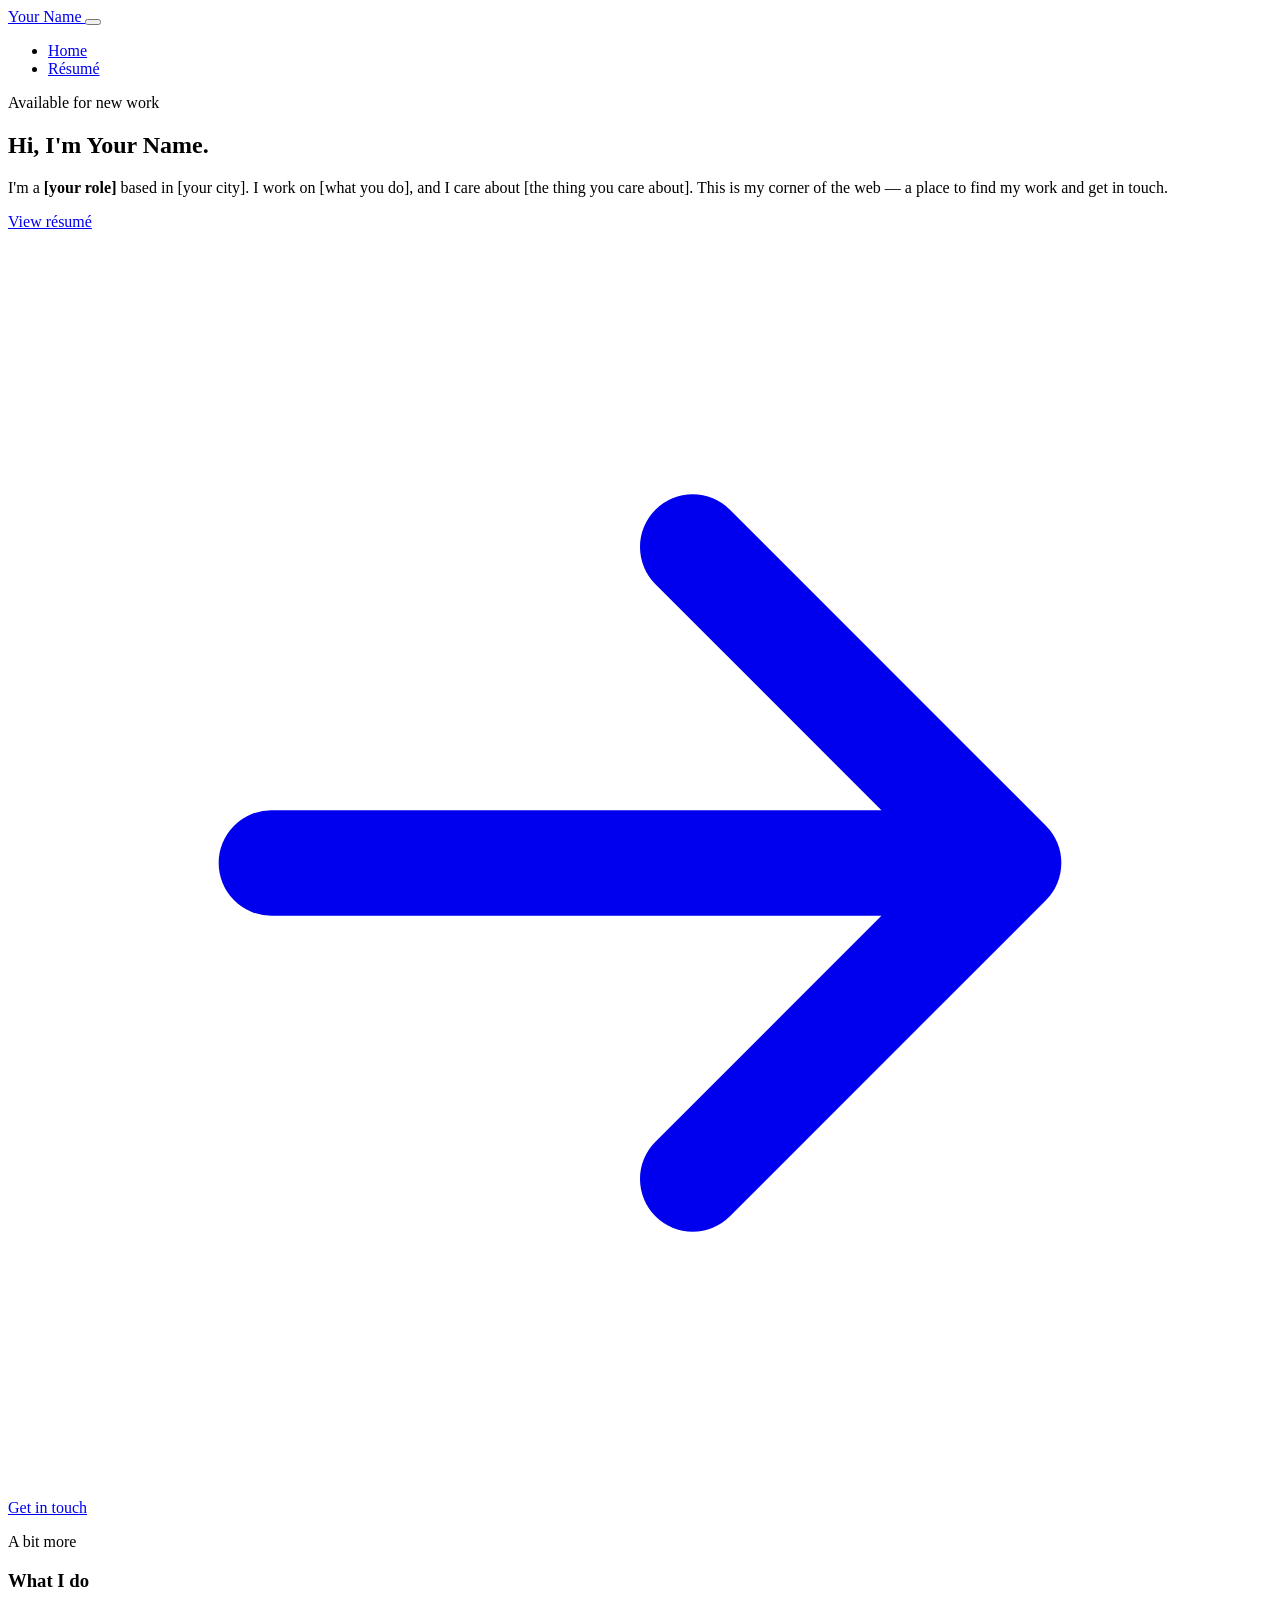
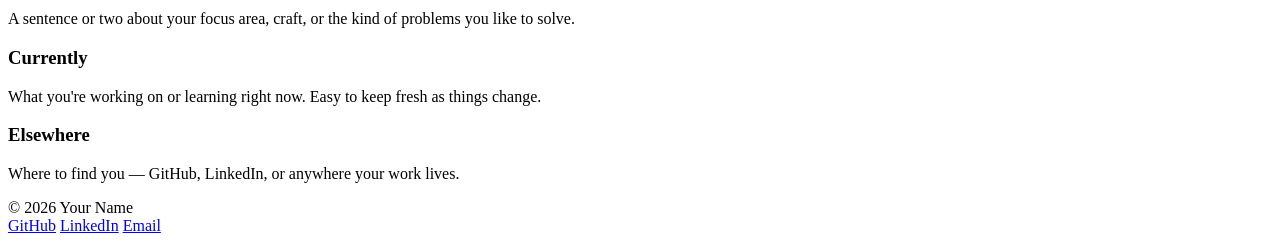
==== index.html @ 1e977ffb "Add files via upload" ====
<!DOCTYPE html>
<html lang="en">
<head>
  <meta charset="UTF-8" />
  <meta name="viewport" content="width=device-width, initial-scale=1.0" />

  <!-- EDIT: page title shown in the browser tab -->
  <title>Your Name</title>
  <meta name="description" content="Personal site of Your Name." />

  <!-- Fonts -->
  <link rel="preconnect" href="https://fonts.googleapis.com" />
  <link rel="preconnect" href="https://fonts.gstatic.com" crossorigin />
  <link href="https://fonts.googleapis.com/css2?family=Inter:wght@400;500;600&family=Space+Grotesk:wght@500;700&display=swap" rel="stylesheet" />

  <link rel="stylesheet" href="css/style.css" />
</head>
<body>

  <!-- =================================================================
       NAVIGATION
       To add a tab later: copy one <li> below and point it at a new
       page (e.g. projects.html). Do the same in every page's nav.
       The active highlight is handled automatically by js/main.js.
       ================================================================= -->
  <header class="nav">
    <div class="nav__inner">
      <a class="nav__brand" href="index.html">
        <span class="nav__mark" aria-hidden="true"></span>
        Your Name
      </a>

      <button class="nav__toggle" aria-label="Menu" aria-expanded="false">
        <span></span>
      </button>

      <ul class="nav__links">
        <li><a class="nav__link" href="index.html">Home</a></li>
        <li><a class="nav__link" href="resume.html">Résumé</a></li>
        <!-- <li><a class="nav__link" href="projects.html">Projects</a></li> -->
      </ul>
    </div>
  </header>

  <main>

    <!-- ============================ HERO ============================ -->
    <section class="hero">
      <div class="wrap hero__inner">
        <span class="eyebrow">Available for new work</span>

        <!-- EDIT: your name + one-line identity -->
        <h1>Hi, I'm <span class="accent">Your Name</span>.</h1>

        <!-- EDIT: a short description about you (1–3 sentences). -->
        <p class="hero__lead">
          I'm a <strong>[your role]</strong> based in [your city]. I work on
          [what you do], and I care about [the thing you care about]. This is my
          corner of the web — a place to find my work and get in touch.
        </p>

        <div class="cta-row">
          <a class="btn btn--primary" href="resume.html">
            View résumé
            <svg viewBox="0 0 24 24" fill="none" stroke="currentColor" stroke-width="2" stroke-linecap="round" stroke-linejoin="round"><path d="M5 12h14M13 6l6 6-6 6"/></svg>
          </a>
          <!-- EDIT: replace with your email -->
          <a class="btn btn--ghost" href="mailto:you@example.com">Get in touch</a>
        </div>
      </div>
    </section>

    <!-- ===================== ABOUT / HIGHLIGHTS ===================== -->
    <!-- A flexible three-card row. Edit, remove, or duplicate cards. -->
    <section class="section">
      <div class="wrap">
        <p class="section__label reveal">A bit more</p>
        <div class="about-grid">
          <article class="card reveal">
            <h3>What I do</h3>
            <p>A sentence or two about your focus area, craft, or the kind of problems you like to solve.</p>
          </article>
          <article class="card reveal">
            <h3>Currently</h3>
            <p>What you're working on or learning right now. Easy to keep fresh as things change.</p>
          </article>
          <article class="card reveal">
            <h3>Elsewhere</h3>
            <p>Where to find you — GitHub, LinkedIn, or anywhere your work lives.</p>
          </article>
        </div>
      </div>
    </section>

  </main>

  <!-- ============================ FOOTER ============================ -->
  <footer class="footer">
    <div class="wrap footer__inner">
      <span>© <span id="year"></span> Your Name</span>
      <nav class="footer__links">
        <!-- EDIT: your real links -->
        <a href="https://github.com/" target="_blank" rel="noopener">GitHub</a>
        <a href="https://linkedin.com/" target="_blank" rel="noopener">LinkedIn</a>
        <a href="mailto:you@example.com">Email</a>
      </nav>
    </div>
  </footer>

  <script src="js/main.js"></script>
  <script>document.getElementById("year").textContent = new Date().getFullYear();</script>
</body>
</html>
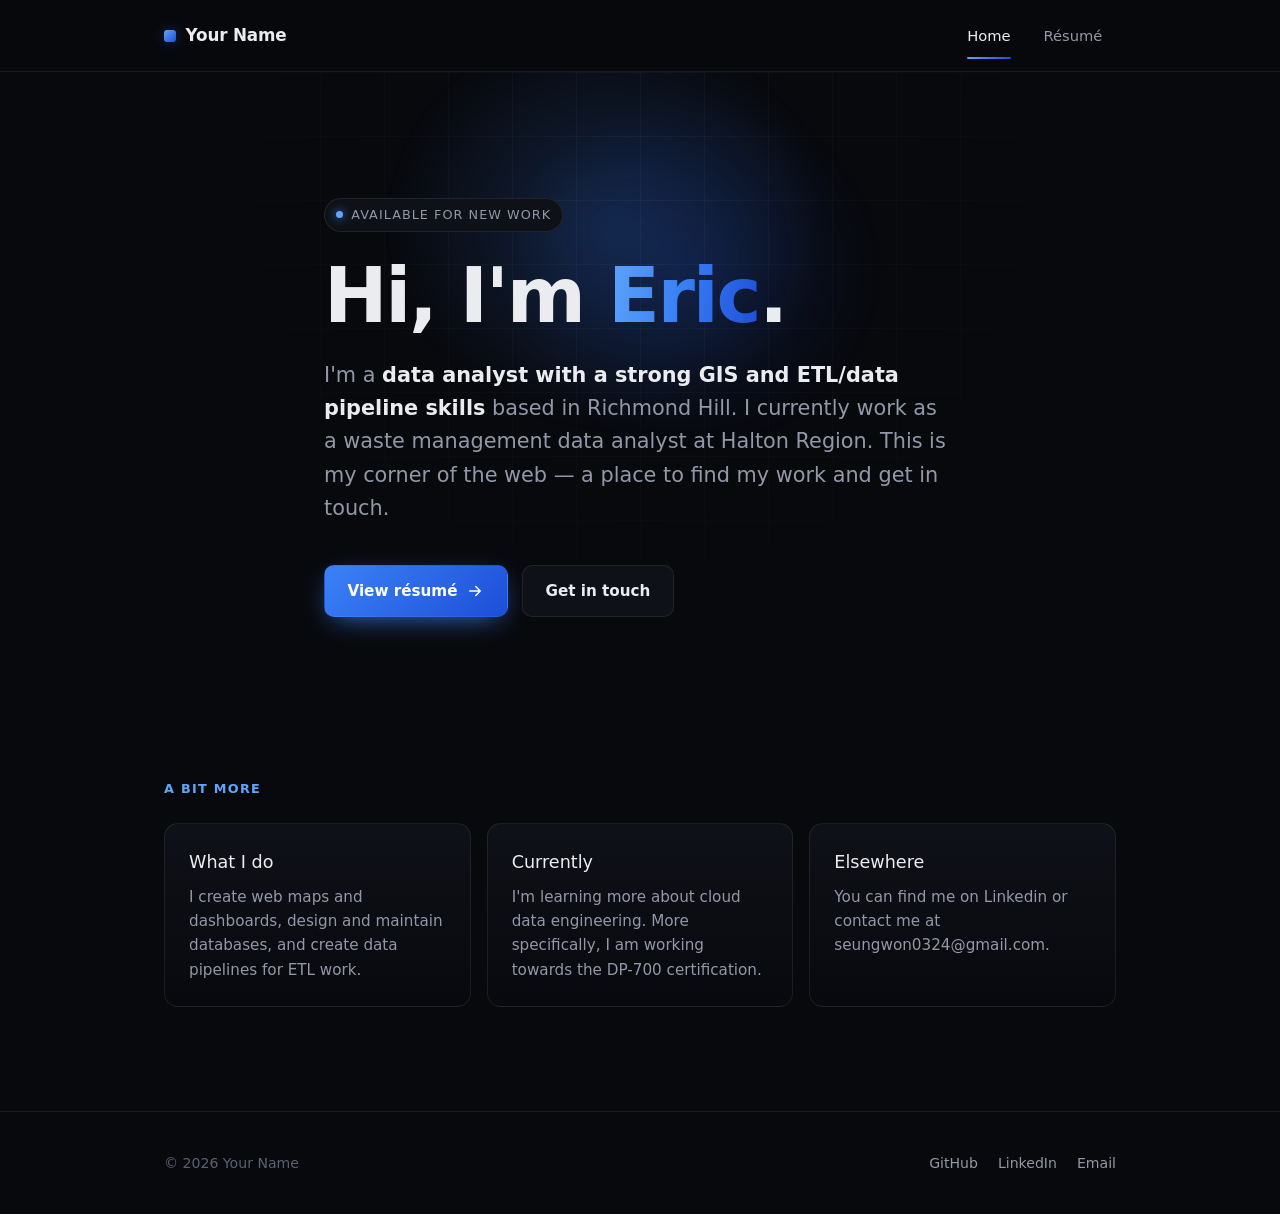
==== commit 0c31a781: "Revise personal introduction and work details Updated personal information and descriptions in the h" ====
--- a/index.html
+++ b/index.html
@@ -50,12 +50,12 @@
         <span class="eyebrow">Available for new work</span>
 
         <!-- EDIT: your name + one-line identity -->
-        <h1>Hi, I'm <span class="accent">Your Name</span>.</h1>
+        <h1>Hi, I'm <span class="accent">Eric</span>.</h1>
 
         <!-- EDIT: a short description about you (1–3 sentences). -->
         <p class="hero__lead">
-          I'm a <strong>[your role]</strong> based in [your city]. I work on
-          [what you do], and I care about [the thing you care about]. This is my
+          I'm a <strong>data analyst with a strong GIS and ETL/data pipeline skills</strong> based in Richmond Hill. I currently work
+          as a waste management data analyst at Halton Region. This is my
           corner of the web — a place to find my work and get in touch.
         </p>
 
@@ -78,15 +78,15 @@
         <div class="about-grid">
           <article class="card reveal">
             <h3>What I do</h3>
-            <p>A sentence or two about your focus area, craft, or the kind of problems you like to solve.</p>
+            <p>I create web maps and dashboards, design and maintain databases, and create data pipelines for ETL work.</p>
           </article>
           <article class="card reveal">
             <h3>Currently</h3>
-            <p>What you're working on or learning right now. Easy to keep fresh as things change.</p>
+            <p>I'm learning more about cloud data engineering. More specifically, I am working towards the DP-700 certification.</p>
           </article>
           <article class="card reveal">
             <h3>Elsewhere</h3>
-            <p>Where to find you — GitHub, LinkedIn, or anywhere your work lives.</p>
+            <p>You can find me on Linkedin or contact me at seungwon0324@gmail.com.</p>
           </article>
         </div>
       </div>
--- a/css/style.css
+++ b/css/style.css
@@ -0,0 +1,483 @@
+/* =====================================================================
+   Personal site — shared stylesheet
+   Edit the design tokens below to re-theme the whole site at once.
+   ===================================================================== */
+
+:root {
+  /* --- Surfaces (blue-tinted black) --- */
+  --bg:          #08090d;
+  --bg-elev:     #0f1118;
+  --bg-elev-2:   #161922;
+
+  /* --- Lines --- */
+  --border:        rgba(255, 255, 255, 0.08);
+  --border-strong: rgba(96, 165, 250, 0.28);
+
+  /* --- Text --- */
+  --text:        #eaecef;
+  --text-muted:  #9298a8;
+  --text-faint:  #5b6175;
+
+  /* --- Blue system (layered, not a single flat accent) --- */
+  --blue-deep:   #1d4ed8;
+  --blue:        #3b82f6;
+  --blue-bright: #60a5fa;
+  --glow:        rgba(59, 130, 246, 0.30);
+
+  /* --- Type --- */
+  --font-display: "Space Grotesk", system-ui, sans-serif;
+  --font-body:    "Inter", system-ui, sans-serif;
+
+  /* --- Layout --- */
+  --maxw: 1080px;
+  --gutter: clamp(1.25rem, 5vw, 4rem);
+  --nav-h: 72px;
+}
+
+/* ---------- Reset ---------- */
+*, *::before, *::after { box-sizing: border-box; margin: 0; padding: 0; }
+
+html { scroll-behavior: smooth; }
+
+body {
+  background: var(--bg);
+  color: var(--text);
+  font-family: var(--font-body);
+  font-size: 1rem;
+  line-height: 1.6;
+  -webkit-font-smoothing: antialiased;
+  text-rendering: optimizeLegibility;
+  min-height: 100vh;
+  overflow-x: hidden;
+}
+
+a { color: inherit; text-decoration: none; }
+img { display: block; max-width: 100%; }
+
+::selection { background: var(--blue); color: #fff; }
+
+/* ---------- Layout helpers ---------- */
+.wrap {
+  width: 100%;
+  max-width: var(--maxw);
+  margin-inline: auto;
+  padding-inline: var(--gutter);
+}
+
+/* =====================================================================
+   Navigation
+   ===================================================================== */
+.nav {
+  position: sticky;
+  top: 0;
+  z-index: 50;
+  height: var(--nav-h);
+  display: flex;
+  align-items: center;
+  background: rgba(8, 9, 13, 0.72);
+  backdrop-filter: blur(14px);
+  -webkit-backdrop-filter: blur(14px);
+  border-bottom: 1px solid var(--border);
+}
+
+.nav__inner {
+  width: 100%;
+  max-width: var(--maxw);
+  margin-inline: auto;
+  padding-inline: var(--gutter);
+  display: flex;
+  align-items: center;
+  justify-content: space-between;
+}
+
+.nav__brand {
+  font-family: var(--font-display);
+  font-weight: 700;
+  font-size: 1.05rem;
+  letter-spacing: -0.01em;
+  display: inline-flex;
+  align-items: center;
+  gap: 0.6rem;
+}
+
+.nav__mark {
+  width: 12px;
+  height: 12px;
+  border-radius: 3px;
+  background: linear-gradient(135deg, var(--blue-bright), var(--blue-deep));
+  box-shadow: 0 0 14px var(--glow);
+}
+
+.nav__links {
+  display: flex;
+  align-items: center;
+  gap: 0.35rem;
+  list-style: none;
+}
+
+.nav__link {
+  position: relative;
+  padding: 0.5rem 0.85rem;
+  font-size: 0.92rem;
+  color: var(--text-muted);
+  border-radius: 8px;
+  transition: color 0.18s ease, background 0.18s ease;
+}
+
+.nav__link:hover { color: var(--text); background: rgba(255, 255, 255, 0.04); }
+
+.nav__link.is-active { color: var(--text); }
+
+.nav__link.is-active::after {
+  content: "";
+  position: absolute;
+  left: 0.85rem;
+  right: 0.85rem;
+  bottom: -0.45rem;
+  height: 2px;
+  border-radius: 2px;
+  background: linear-gradient(90deg, var(--blue-bright), var(--blue-deep));
+}
+
+/* Mobile menu toggle (hidden on desktop) */
+.nav__toggle {
+  display: none;
+  width: 42px;
+  height: 42px;
+  border: 1px solid var(--border);
+  border-radius: 10px;
+  background: transparent;
+  cursor: pointer;
+  position: relative;
+}
+.nav__toggle span,
+.nav__toggle span::before,
+.nav__toggle span::after {
+  content: "";
+  position: absolute;
+  left: 50%;
+  width: 18px;
+  height: 1.5px;
+  background: var(--text);
+  transform: translateX(-50%);
+  transition: transform 0.2s ease, opacity 0.2s ease;
+}
+.nav__toggle span { top: 50%; transform: translate(-50%, -50%); }
+.nav__toggle span::before { top: -6px; }
+.nav__toggle span::after  { top: 6px; }
+
+@media (max-width: 640px) {
+  .nav__toggle { display: block; }
+
+  .nav__links {
+    position: fixed;
+    inset: var(--nav-h) 0 auto 0;
+    flex-direction: column;
+    align-items: stretch;
+    gap: 0;
+    padding: 0.5rem var(--gutter) 1rem;
+    background: rgba(8, 9, 13, 0.96);
+    backdrop-filter: blur(14px);
+    border-bottom: 1px solid var(--border);
+    transform: translateY(-12px);
+    opacity: 0;
+    pointer-events: none;
+    transition: transform 0.2s ease, opacity 0.2s ease;
+  }
+  .nav__links.is-open { transform: translateY(0); opacity: 1; pointer-events: auto; }
+  .nav__link { padding: 0.85rem 0.5rem; font-size: 1rem; }
+  .nav__link.is-active::after { left: 0.5rem; right: auto; width: 18px; }
+}
+
+/* =====================================================================
+   Hero (home)
+   ===================================================================== */
+.hero {
+  position: relative;
+  padding-block: clamp(4.5rem, 14vh, 9rem) clamp(3.5rem, 10vh, 7rem);
+  overflow: hidden;
+}
+
+/* Signature: soft aurora glow behind the name */
+.hero::before {
+  content: "";
+  position: absolute;
+  top: -28%;
+  left: 50%;
+  width: min(900px, 120vw);
+  height: 720px;
+  transform: translateX(-50%);
+  background:
+    radial-gradient(closest-side, rgba(59, 130, 246, 0.22), transparent 70%),
+    radial-gradient(closest-side, rgba(29, 78, 216, 0.18), transparent 70%);
+  background-position: 38% 30%, 64% 58%;
+  background-repeat: no-repeat;
+  background-size: 70% 80%, 60% 70%;
+  filter: blur(8px);
+  animation: drift 16s ease-in-out infinite alternate;
+  pointer-events: none;
+}
+
+/* faint grid floor */
+.hero::after {
+  content: "";
+  position: absolute;
+  inset: 0;
+  background-image:
+    linear-gradient(var(--border) 1px, transparent 1px),
+    linear-gradient(90deg, var(--border) 1px, transparent 1px);
+  background-size: 64px 64px;
+  -webkit-mask-image: radial-gradient(circle at 50% 18%, #000 0%, transparent 60%);
+          mask-image: radial-gradient(circle at 50% 18%, #000 0%, transparent 60%);
+  opacity: 0.5;
+  pointer-events: none;
+}
+
+.hero__inner { position: relative; z-index: 1; max-width: 760px; }
+
+.eyebrow {
+  display: inline-flex;
+  align-items: center;
+  gap: 0.5rem;
+  font-family: var(--font-body);
+  font-size: 0.8rem;
+  font-weight: 500;
+  letter-spacing: 0.08em;
+  text-transform: uppercase;
+  color: var(--text-muted);
+  padding: 0.35rem 0.7rem;
+  border: 1px solid var(--border);
+  border-radius: 100px;
+  background: var(--bg-elev);
+}
+.eyebrow::before {
+  content: "";
+  width: 7px; height: 7px;
+  border-radius: 50%;
+  background: var(--blue-bright);
+  box-shadow: 0 0 10px var(--blue);
+}
+
+.hero h1 {
+  font-family: var(--font-display);
+  font-weight: 700;
+  font-size: clamp(2.6rem, 8vw, 4.75rem);
+  line-height: 1.02;
+  letter-spacing: -0.03em;
+  margin-top: 1.6rem;
+}
+
+.hero h1 .accent {
+  background: linear-gradient(100deg, var(--blue-bright) 0%, var(--blue) 45%, var(--blue-deep) 100%);
+  -webkit-background-clip: text;
+          background-clip: text;
+  -webkit-text-fill-color: transparent;
+  color: transparent;
+}
+
+.hero__lead {
+  margin-top: 1.5rem;
+  font-size: clamp(1.05rem, 2.4vw, 1.3rem);
+  color: var(--text-muted);
+  max-width: 60ch;
+}
+
+.hero__lead strong { color: var(--text); font-weight: 600; }
+
+/* ---------- Buttons ---------- */
+.cta-row { margin-top: 2.5rem; display: flex; flex-wrap: wrap; gap: 0.9rem; }
+
+.btn {
+  display: inline-flex;
+  align-items: center;
+  gap: 0.55rem;
+  padding: 0.8rem 1.4rem;
+  border-radius: 10px;
+  font-weight: 600;
+  font-size: 0.95rem;
+  border: 1px solid transparent;
+  cursor: pointer;
+  transition: transform 0.15s ease, box-shadow 0.2s ease, background 0.2s ease, border-color 0.2s ease;
+}
+.btn:active { transform: translateY(1px); }
+
+.btn--primary {
+  background: linear-gradient(135deg, var(--blue) 0%, var(--blue-deep) 100%);
+  color: #fff;
+  box-shadow: 0 8px 28px -10px var(--blue);
+}
+.btn--primary:hover { box-shadow: 0 12px 34px -8px var(--blue); transform: translateY(-2px); }
+
+.btn--ghost {
+  background: var(--bg-elev);
+  border-color: var(--border);
+  color: var(--text);
+}
+.btn--ghost:hover { border-color: var(--border-strong); background: var(--bg-elev-2); }
+
+.btn svg { width: 18px; height: 18px; }
+
+/* =====================================================================
+   Generic section + about cards (home)
+   ===================================================================== */
+.section { padding-block: clamp(3rem, 8vh, 5.5rem); }
+
+.section__label {
+  font-family: var(--font-body);
+  font-size: 0.8rem;
+  font-weight: 600;
+  letter-spacing: 0.1em;
+  text-transform: uppercase;
+  color: var(--blue-bright);
+  margin-bottom: 1.5rem;
+}
+
+.about-grid {
+  display: grid;
+  grid-template-columns: repeat(auto-fit, minmax(220px, 1fr));
+  gap: 1rem;
+}
+
+.card {
+  padding: 1.5rem;
+  border: 1px solid var(--border);
+  border-radius: 14px;
+  background: linear-gradient(180deg, var(--bg-elev), var(--bg));
+  transition: border-color 0.2s ease, transform 0.2s ease;
+}
+.card:hover { border-color: var(--border-strong); transform: translateY(-3px); }
+
+.card h3 {
+  font-family: var(--font-display);
+  font-size: 1.1rem;
+  font-weight: 500;
+  margin-bottom: 0.5rem;
+}
+.card p { color: var(--text-muted); font-size: 0.95rem; }
+
+/* =====================================================================
+   Résumé page
+   ===================================================================== */
+.page-head {
+  position: relative;
+  padding-block: clamp(3.5rem, 10vh, 6rem) clamp(2rem, 5vh, 3rem);
+  border-bottom: 1px solid var(--border);
+}
+.page-head h1 {
+  font-family: var(--font-display);
+  font-weight: 700;
+  font-size: clamp(2.2rem, 6vw, 3.4rem);
+  letter-spacing: -0.02em;
+}
+.page-head p { margin-top: 0.75rem; color: var(--text-muted); max-width: 60ch; }
+.page-head .cta-row { margin-top: 1.75rem; }
+
+/* Résumé block: label column + content column */
+.resume-block {
+  display: grid;
+  grid-template-columns: 200px 1fr;
+  gap: 2rem;
+  padding-block: clamp(2rem, 5vh, 3rem);
+  border-bottom: 1px solid var(--border);
+}
+.resume-block:last-child { border-bottom: none; }
+
+.resume-block > h2 {
+  font-family: var(--font-body);
+  font-size: 0.8rem;
+  font-weight: 600;
+  letter-spacing: 0.1em;
+  text-transform: uppercase;
+  color: var(--blue-bright);
+  padding-top: 0.3rem;
+}
+
+.entry { padding-bottom: 1.75rem; }
+.entry:last-child { padding-bottom: 0; }
+
+.entry__top {
+  display: flex;
+  flex-wrap: wrap;
+  justify-content: space-between;
+  align-items: baseline;
+  gap: 0.5rem;
+}
+.entry__role {
+  font-family: var(--font-display);
+  font-size: 1.15rem;
+  font-weight: 500;
+}
+.entry__org { color: var(--blue-bright); font-weight: 500; }
+.entry__date {
+  font-size: 0.85rem;
+  color: var(--text-faint);
+  font-variant-numeric: tabular-nums;
+}
+.entry__desc { margin-top: 0.5rem; color: var(--text-muted); }
+.entry__desc ul { margin-top: 0.5rem; padding-left: 1.1rem; }
+.entry__desc li { margin-bottom: 0.3rem; }
+
+/* skills as chips */
+.chips { display: flex; flex-wrap: wrap; gap: 0.5rem; }
+.chip {
+  padding: 0.4rem 0.85rem;
+  border: 1px solid var(--border);
+  border-radius: 100px;
+  font-size: 0.88rem;
+  color: var(--text-muted);
+  background: var(--bg-elev);
+  transition: border-color 0.18s ease, color 0.18s ease;
+}
+.chip:hover { border-color: var(--border-strong); color: var(--text); }
+
+@media (max-width: 680px) {
+  .resume-block { grid-template-columns: 1fr; gap: 0.75rem; }
+}
+
+/* =====================================================================
+   Footer
+   ===================================================================== */
+.footer {
+  border-top: 1px solid var(--border);
+  padding-block: 2.5rem;
+  margin-top: 2rem;
+}
+.footer__inner {
+  display: flex;
+  flex-wrap: wrap;
+  justify-content: space-between;
+  align-items: center;
+  gap: 1rem;
+  color: var(--text-faint);
+  font-size: 0.88rem;
+}
+.footer__links { display: flex; gap: 1.25rem; }
+.footer__links a { color: var(--text-muted); transition: color 0.18s ease; }
+.footer__links a:hover { color: var(--blue-bright); }
+
+/* =====================================================================
+   Motion + accessibility
+   ===================================================================== */
+@keyframes drift {
+  from { transform: translateX(-50%) translateY(0) scale(1); }
+  to   { transform: translateX(-50%) translateY(24px) scale(1.06); }
+}
+
+/* Scroll reveal (toggled by JS) */
+.reveal { opacity: 0; transform: translateY(16px); transition: opacity 0.6s ease, transform 0.6s ease; }
+.reveal.is-visible { opacity: 1; transform: none; }
+
+:focus-visible {
+  outline: 2px solid var(--blue-bright);
+  outline-offset: 3px;
+  border-radius: 4px;
+}
+
+@media (prefers-reduced-motion: reduce) {
+  *, *::before, *::after {
+    animation: none !important;
+    transition: none !important;
+    scroll-behavior: auto !important;
+  }
+  .reveal { opacity: 1; transform: none; }
+}
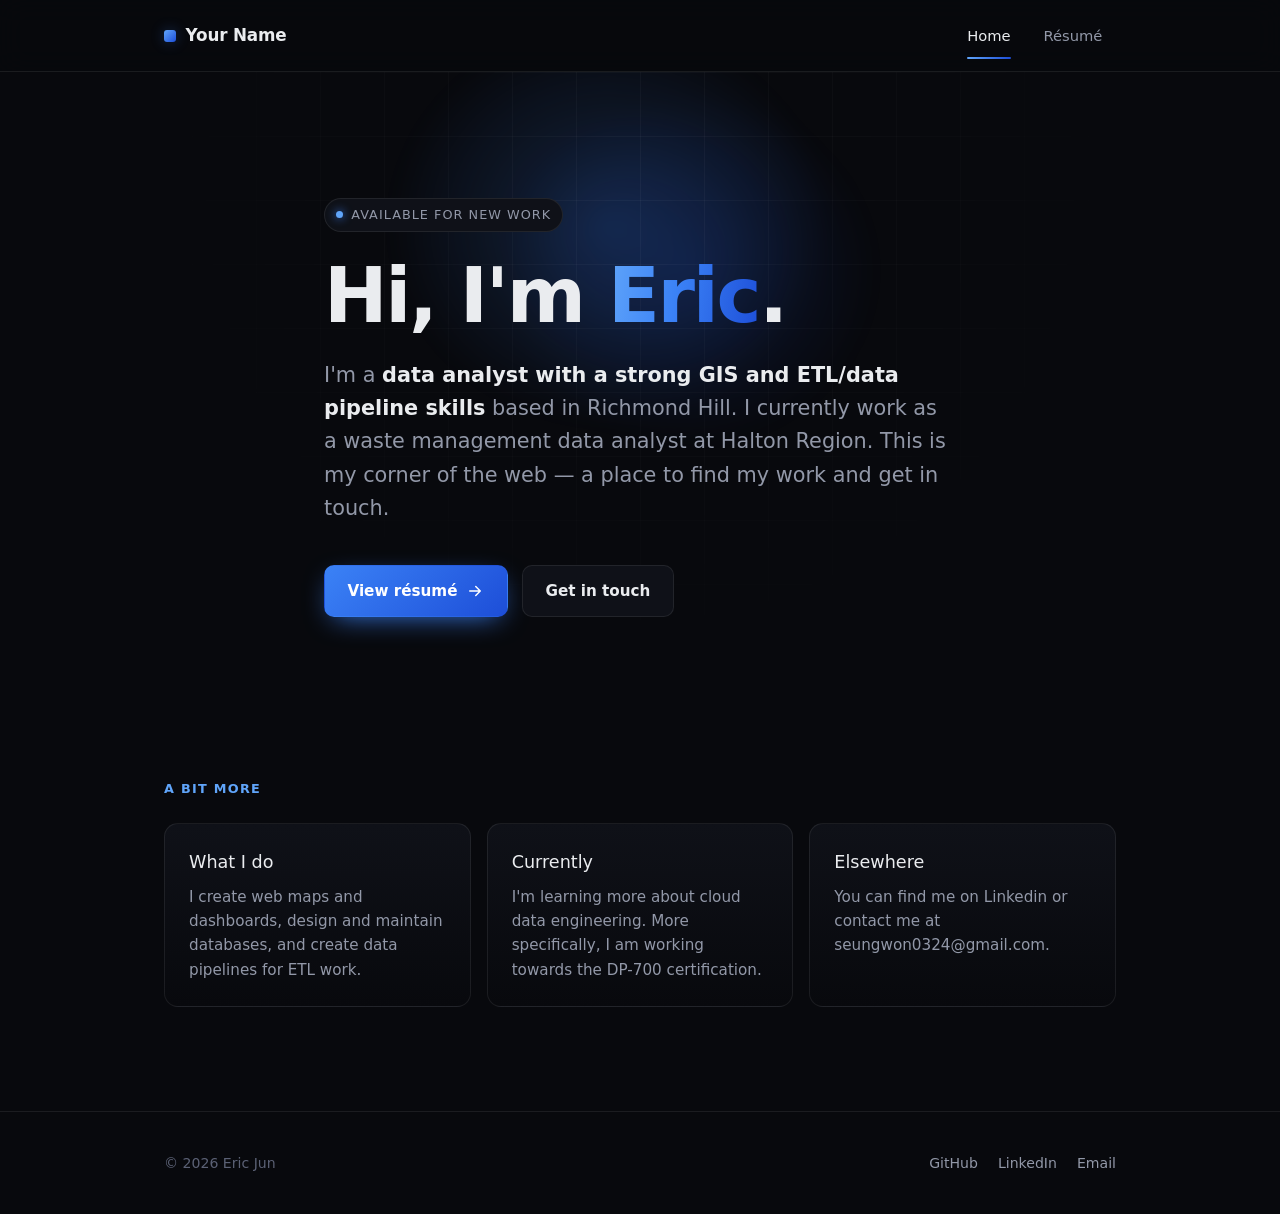
==== commit c8766b73: "Update personal information in index.html" ====
--- a/index.html
+++ b/index.html
@@ -5,7 +5,7 @@
   <meta name="viewport" content="width=device-width, initial-scale=1.0" />
 
   <!-- EDIT: page title shown in the browser tab -->
-  <title>Your Name</title>
+  <title>Eric Jun</title>
   <meta name="description" content="Personal site of Your Name." />
 
   <!-- Fonts -->
@@ -97,12 +97,12 @@
   <!-- ============================ FOOTER ============================ -->
   <footer class="footer">
     <div class="wrap footer__inner">
-      <span>© <span id="year"></span> Your Name</span>
+      <span>© <span id="year"></span> Eric Jun</span>
       <nav class="footer__links">
         <!-- EDIT: your real links -->
-        <a href="https://github.com/" target="_blank" rel="noopener">GitHub</a>
-        <a href="https://linkedin.com/" target="_blank" rel="noopener">LinkedIn</a>
-        <a href="mailto:you@example.com">Email</a>
+        <a href="https://github.com/EricJun56" target="_blank" rel="noopener">GitHub</a>
+        <a href="https://ca.linkedin.com/in/seungwon-jun-90b44b221" target="_blank" rel="noopener">LinkedIn</a>
+        <a href="seungwon0324@gmail.com">Email</a>
       </nav>
     </div>
   </footer>
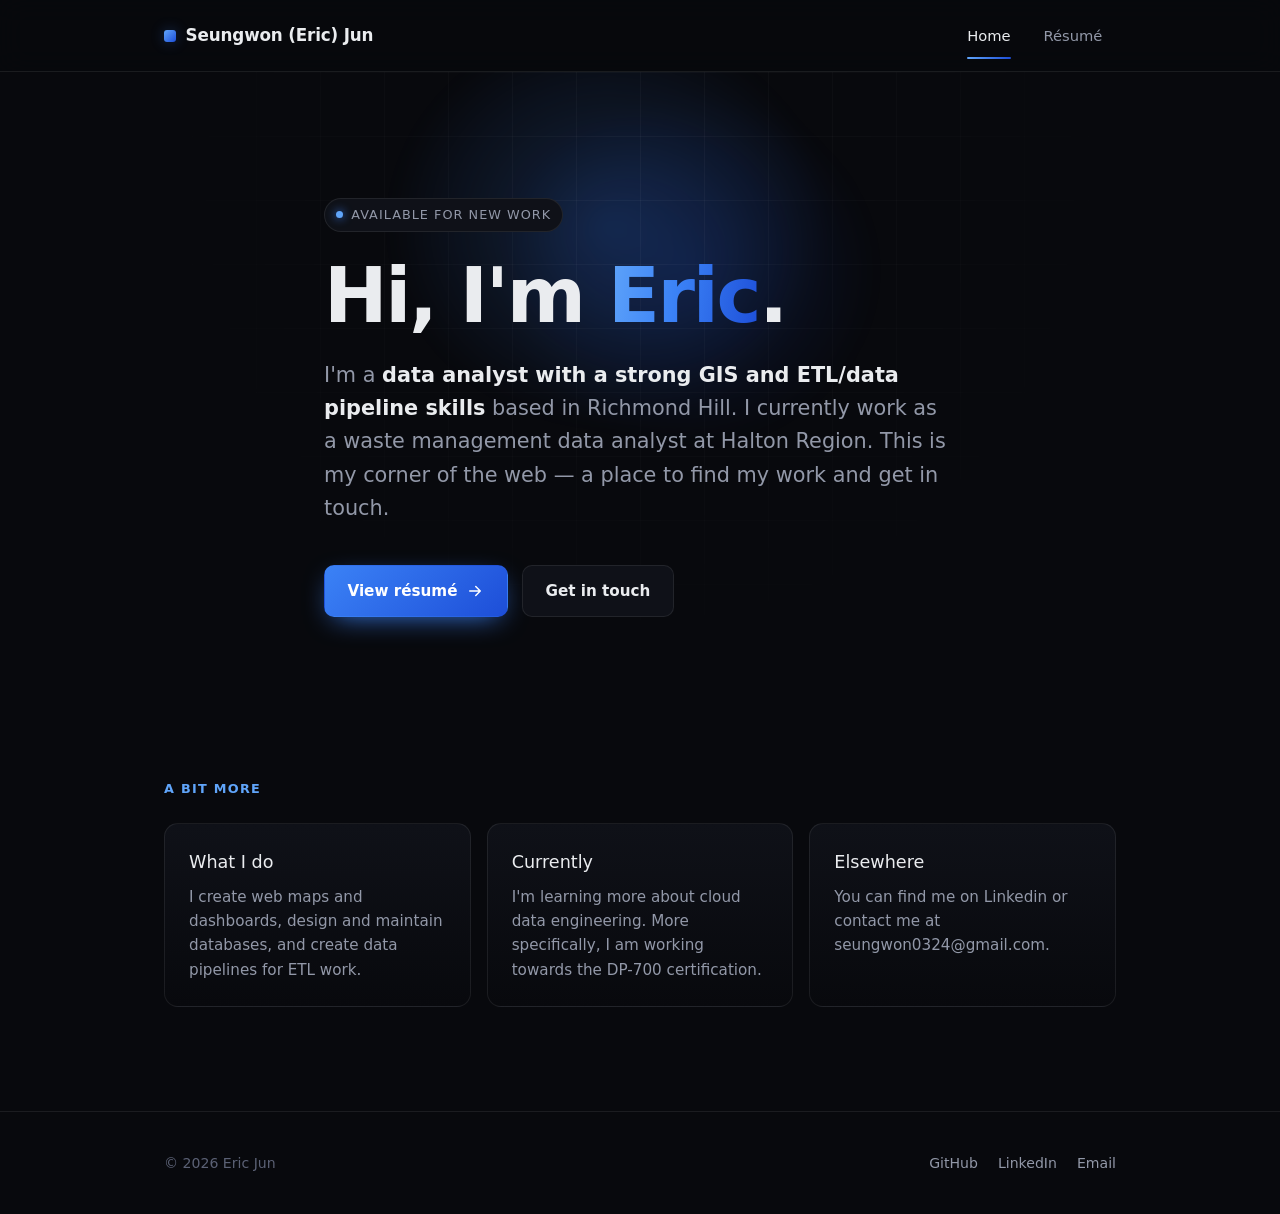
==== commit 318d9f34: "Update navigation brand name to 'Seungwon (Eric) Jun'" ====
--- a/index.html
+++ b/index.html
@@ -27,7 +27,7 @@
     <div class="nav__inner">
       <a class="nav__brand" href="index.html">
         <span class="nav__mark" aria-hidden="true"></span>
-        Your Name
+        Seungwon (Eric) Jun
       </a>
 
       <button class="nav__toggle" aria-label="Menu" aria-expanded="false">
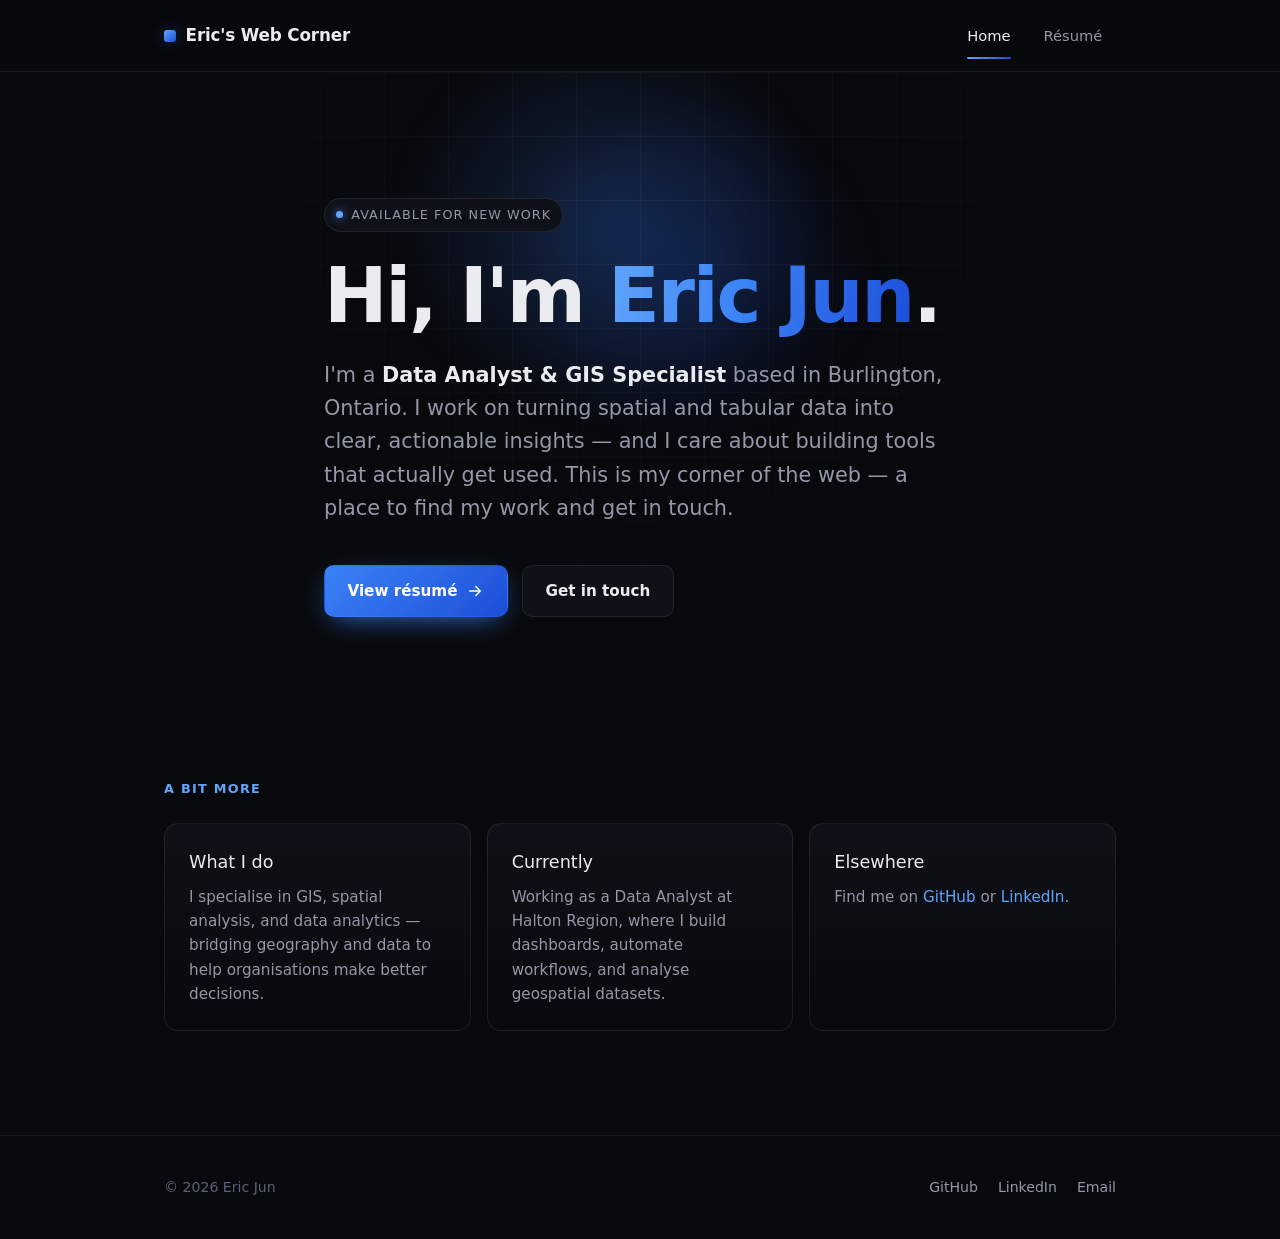
==== commit 90c1eab8: "Update personal information and navigation structure" ====
--- a/index.html
+++ b/index.html
@@ -4,11 +4,9 @@
   <meta charset="UTF-8" />
   <meta name="viewport" content="width=device-width, initial-scale=1.0" />
 
-  <!-- EDIT: page title shown in the browser tab -->
-  <title>Eric Jun</title>
-  <meta name="description" content="Personal site of Your Name." />
+  <title>Seungwon (Eric) Jun</title>
+  <meta name="description" content="Personal site of Seungwon (Eric) Jun." />
 
-  <!-- Fonts -->
   <link rel="preconnect" href="https://fonts.googleapis.com" />
   <link rel="preconnect" href="https://fonts.gstatic.com" crossorigin />
   <link href="https://fonts.googleapis.com/css2?family=Inter:wght@400;500;600&family=Space+Grotesk:wght@500;700&display=swap" rel="stylesheet" />
@@ -17,30 +15,8 @@
 </head>
 <body>
 
-  <!-- =================================================================
-       NAVIGATION
-       To add a tab later: copy one <li> below and point it at a new
-       page (e.g. projects.html). Do the same in every page's nav.
-       The active highlight is handled automatically by js/main.js.
-       ================================================================= -->
-  <header class="nav">
-    <div class="nav__inner">
-      <a class="nav__brand" href="index.html">
-        <span class="nav__mark" aria-hidden="true"></span>
-        Seungwon (Eric) Jun
-      </a>
-
-      <button class="nav__toggle" aria-label="Menu" aria-expanded="false">
-        <span></span>
-      </button>
-
-      <ul class="nav__links">
-        <li><a class="nav__link" href="index.html">Home</a></li>
-        <li><a class="nav__link" href="resume.html">Résumé</a></li>
-        <!-- <li><a class="nav__link" href="projects.html">Projects</a></li> -->
-      </ul>
-    </div>
-  </header>
+  <!-- Nav is injected here by js/components.js — do not edit this line -->
+  <div id="nav-placeholder"></div>
 
   <main>
 
@@ -50,13 +26,14 @@
         <span class="eyebrow">Available for new work</span>
 
         <!-- EDIT: your name + one-line identity -->
-        <h1>Hi, I'm <span class="accent">Eric</span>.</h1>
+        <h1>Hi, I'm <span class="accent">Eric Jun</span>.</h1>
 
         <!-- EDIT: a short description about you (1–3 sentences). -->
         <p class="hero__lead">
-          I'm a <strong>data analyst with a strong GIS and ETL/data pipeline skills</strong> based in Richmond Hill. I currently work
-          as a waste management data analyst at Halton Region. This is my
-          corner of the web — a place to find my work and get in touch.
+          I'm a <strong>Data Analyst & GIS Specialist</strong> based in Burlington, Ontario.
+          I work on turning spatial and tabular data into clear, actionable insights —
+          and I care about building tools that actually get used. This is my corner of the
+          web — a place to find my work and get in touch.
         </p>
 
         <div class="cta-row">
@@ -64,29 +41,27 @@
             View résumé
             <svg viewBox="0 0 24 24" fill="none" stroke="currentColor" stroke-width="2" stroke-linecap="round" stroke-linejoin="round"><path d="M5 12h14M13 6l6 6-6 6"/></svg>
           </a>
-          <!-- EDIT: replace with your email -->
-          <a class="btn btn--ghost" href="mailto:you@example.com">Get in touch</a>
+          <a class="btn btn--ghost" href="mailto:seungwon0324@gmail.com">Get in touch</a>
         </div>
       </div>
     </section>
 
     <!-- ===================== ABOUT / HIGHLIGHTS ===================== -->
-    <!-- A flexible three-card row. Edit, remove, or duplicate cards. -->
     <section class="section">
       <div class="wrap">
         <p class="section__label reveal">A bit more</p>
         <div class="about-grid">
           <article class="card reveal">
             <h3>What I do</h3>
-            <p>I create web maps and dashboards, design and maintain databases, and create data pipelines for ETL work.</p>
+            <p>I specialise in GIS, spatial analysis, and data analytics — bridging geography and data to help organisations make better decisions.</p>
           </article>
           <article class="card reveal">
             <h3>Currently</h3>
-            <p>I'm learning more about cloud data engineering. More specifically, I am working towards the DP-700 certification.</p>
+            <p>Working as a Data Analyst at Halton Region, where I build dashboards, automate workflows, and analyse geospatial datasets.</p>
           </article>
           <article class="card reveal">
             <h3>Elsewhere</h3>
-            <p>You can find me on Linkedin or contact me at seungwon0324@gmail.com.</p>
+            <p>Find me on <a href="https://github.com/EricJun56" target="_blank" rel="noopener" style="color:var(--blue-bright)">GitHub</a> or <a href="https://ca.linkedin.com/in/seungwon-jun-90b44b221" target="_blank" rel="noopener" style="color:var(--blue-bright)">LinkedIn</a>.</p>
           </article>
         </div>
       </div>
@@ -94,20 +69,11 @@
 
   </main>
 
-  <!-- ============================ FOOTER ============================ -->
-  <footer class="footer">
-    <div class="wrap footer__inner">
-      <span>© <span id="year"></span> Eric Jun</span>
-      <nav class="footer__links">
-        <!-- EDIT: your real links -->
-        <a href="https://github.com/EricJun56" target="_blank" rel="noopener">GitHub</a>
-        <a href="https://ca.linkedin.com/in/seungwon-jun-90b44b221" target="_blank" rel="noopener">LinkedIn</a>
-        <a href="seungwon0324@gmail.com">Email</a>
-      </nav>
-    </div>
-  </footer>
+  <!-- Footer is injected here by js/components.js — do not edit this line -->
+  <div id="footer-placeholder"></div>
 
+  <!-- components.js must load before main.js -->
+  <script src="js/components.js"></script>
   <script src="js/main.js"></script>
-  <script>document.getElementById("year").textContent = new Date().getFullYear();</script>
 </body>
 </html>
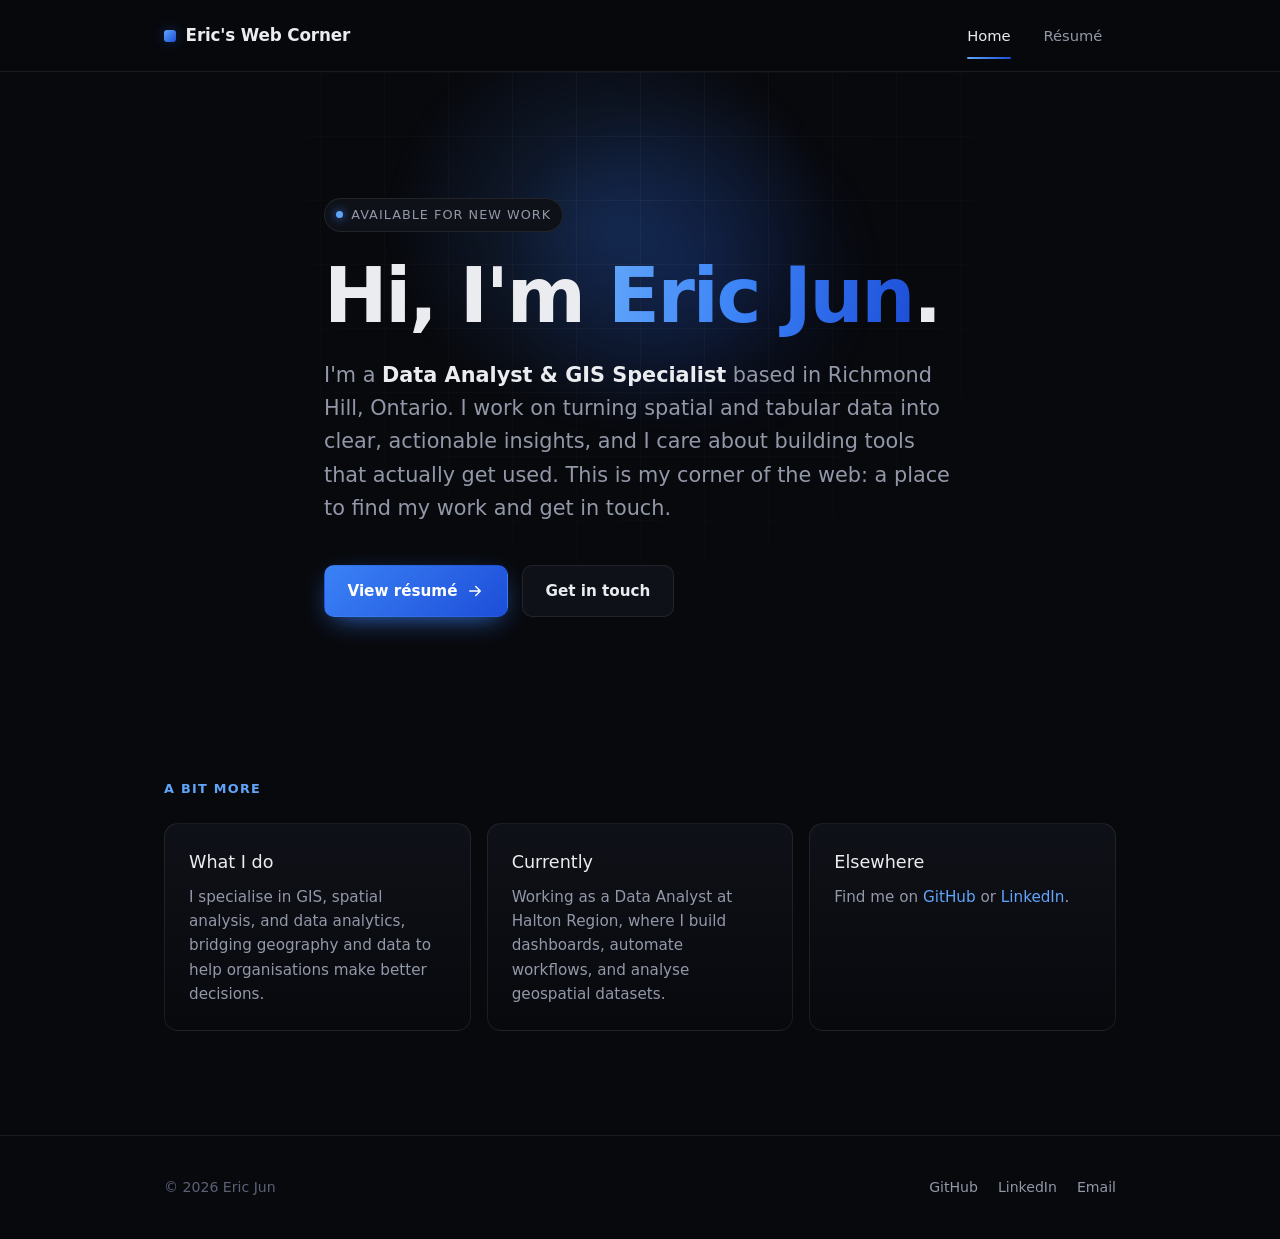
==== commit 2775e01d: "Update location and improve description wording" ====
--- a/index.html
+++ b/index.html
@@ -30,10 +30,10 @@
 
         <!-- EDIT: a short description about you (1–3 sentences). -->
         <p class="hero__lead">
-          I'm a <strong>Data Analyst & GIS Specialist</strong> based in Burlington, Ontario.
-          I work on turning spatial and tabular data into clear, actionable insights —
+          I'm a <strong>Data Analyst & GIS Specialist</strong> based in Richmond Hill, Ontario.
+          I work on turning spatial and tabular data into clear, actionable insights,
           and I care about building tools that actually get used. This is my corner of the
-          web — a place to find my work and get in touch.
+          web: a place to find my work and get in touch.
         </p>
 
         <div class="cta-row">
@@ -53,7 +53,7 @@
         <div class="about-grid">
           <article class="card reveal">
             <h3>What I do</h3>
-            <p>I specialise in GIS, spatial analysis, and data analytics — bridging geography and data to help organisations make better decisions.</p>
+            <p>I specialise in GIS, spatial analysis, and data analytics, bridging geography and data to help organisations make better decisions.</p>
           </article>
           <article class="card reveal">
             <h3>Currently</h3>
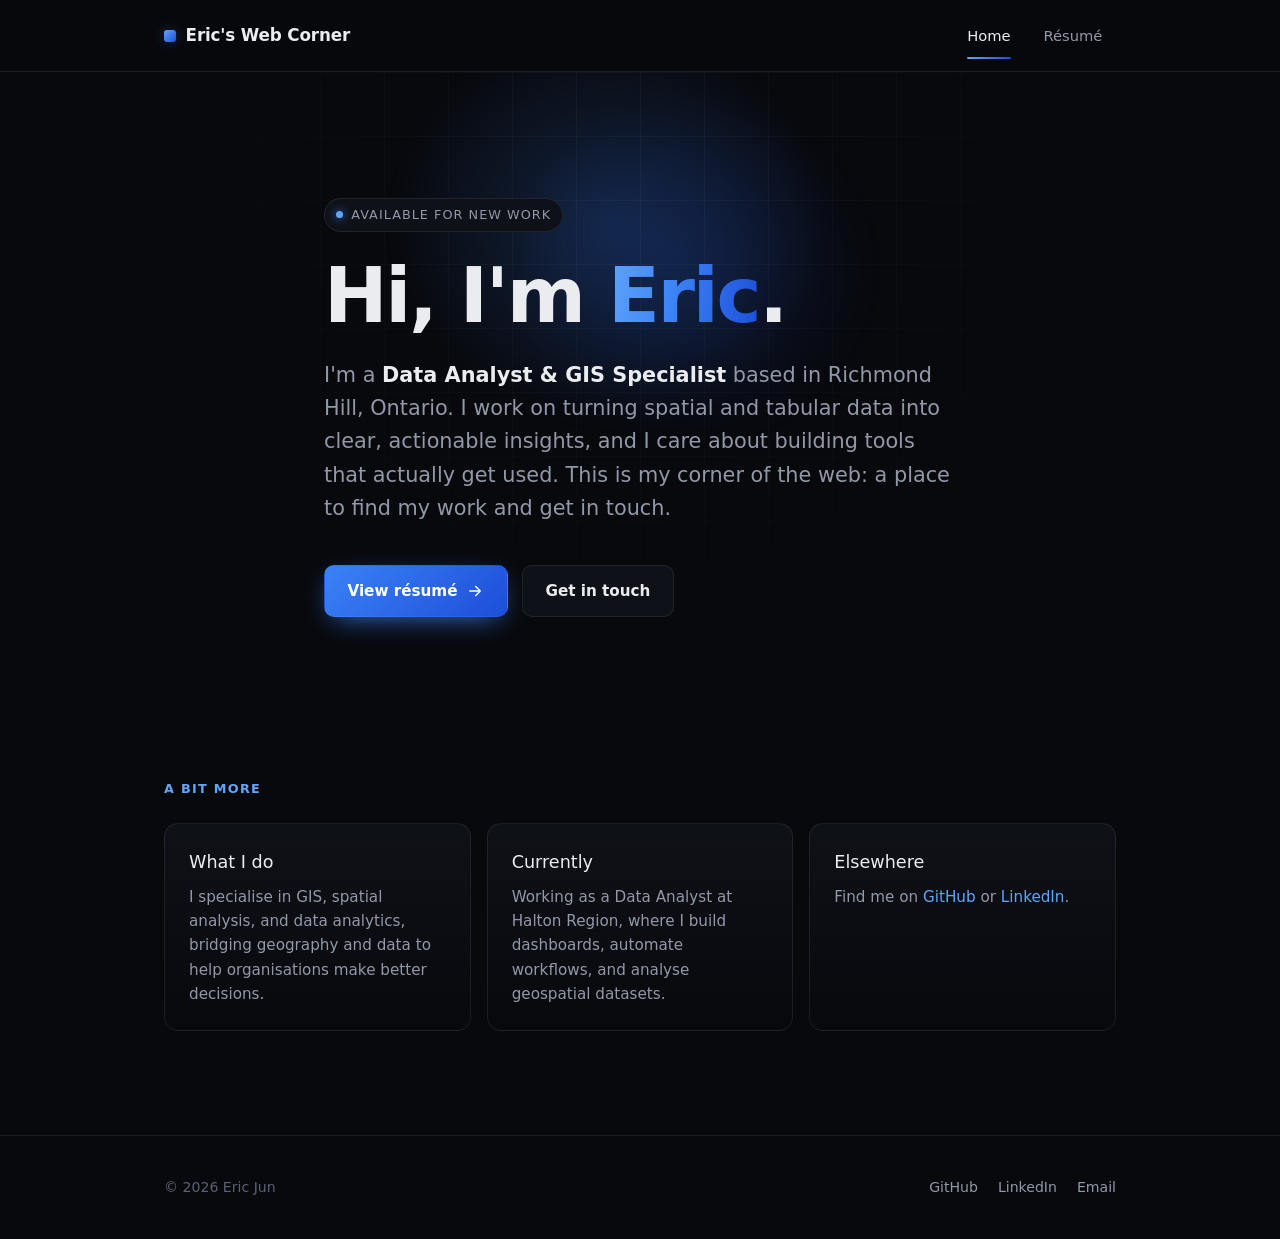
==== commit cd113868: "Remove last name from introduction heading" ====
--- a/index.html
+++ b/index.html
@@ -26,7 +26,7 @@
         <span class="eyebrow">Available for new work</span>
 
         <!-- EDIT: your name + one-line identity -->
-        <h1>Hi, I'm <span class="accent">Eric Jun</span>.</h1>
+        <h1>Hi, I'm <span class="accent">Eric</span>.</h1>
 
         <!-- EDIT: a short description about you (1–3 sentences). -->
         <p class="hero__lead">
